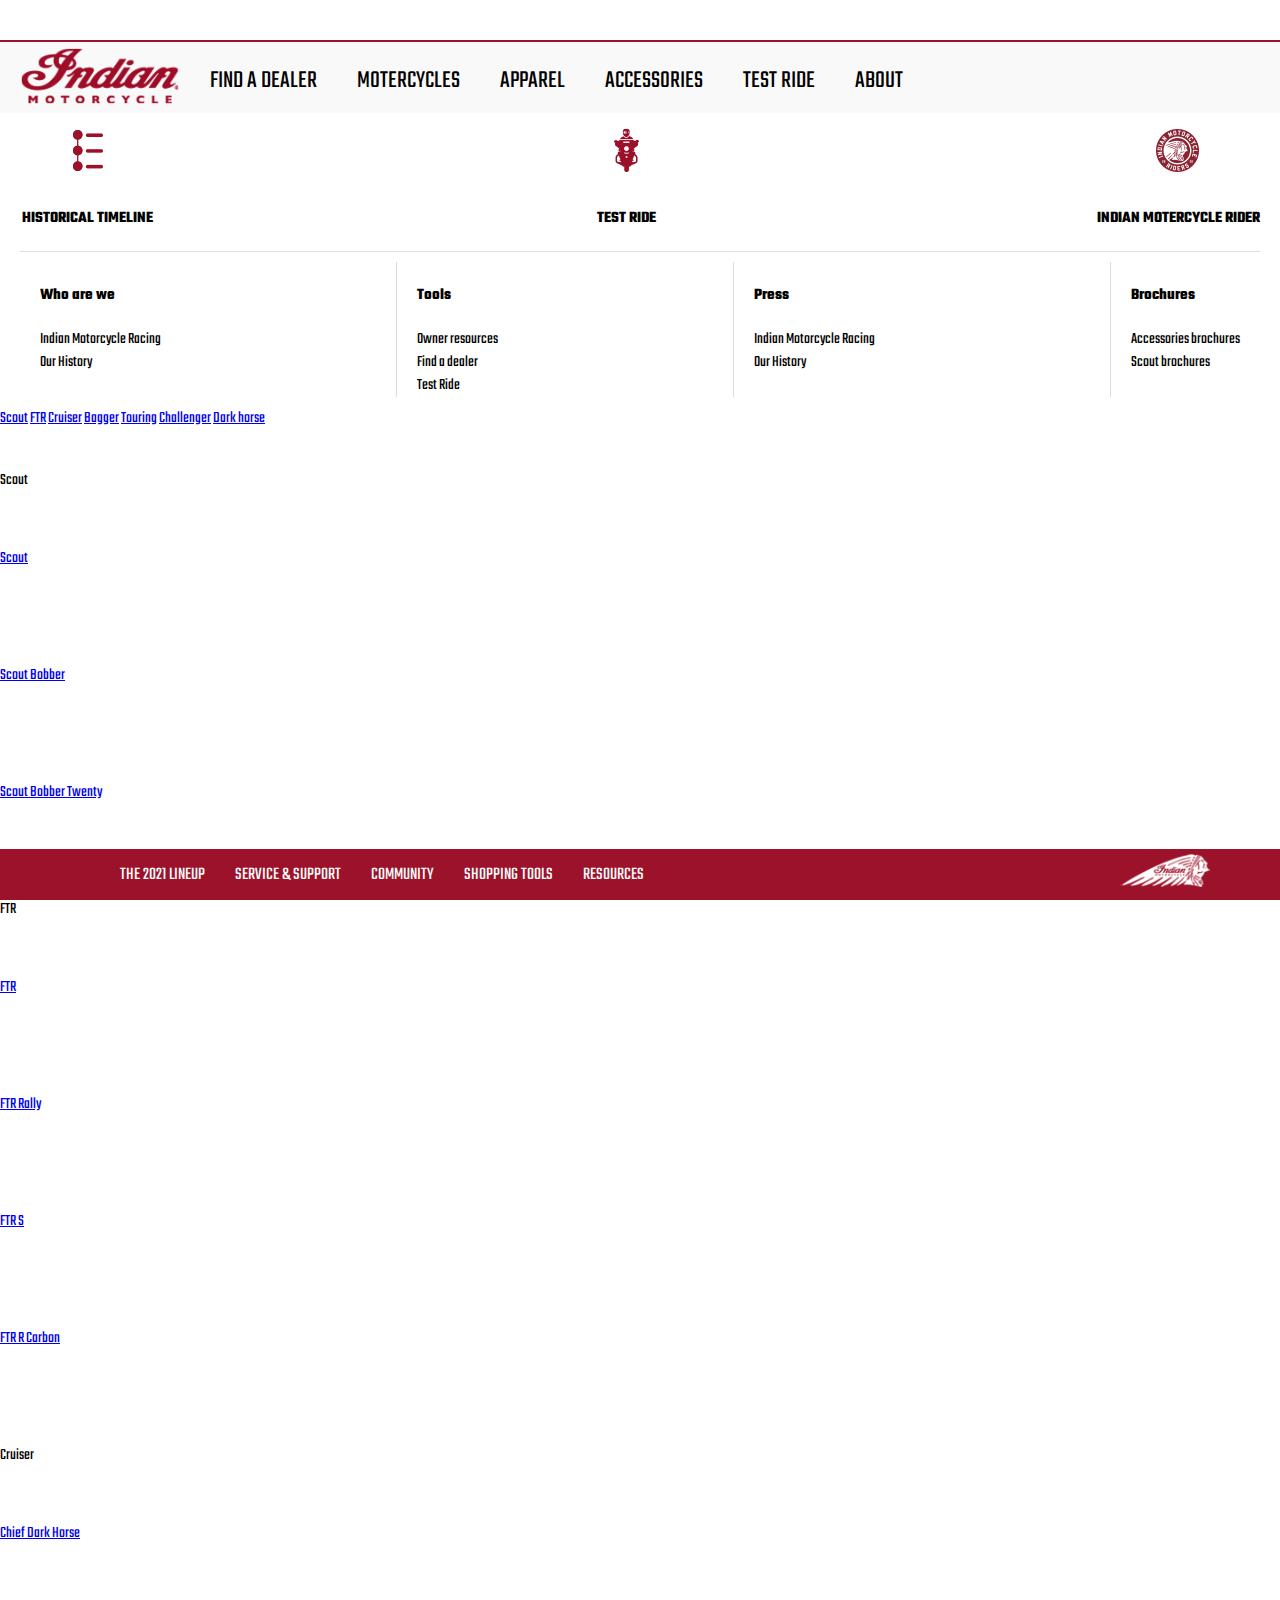
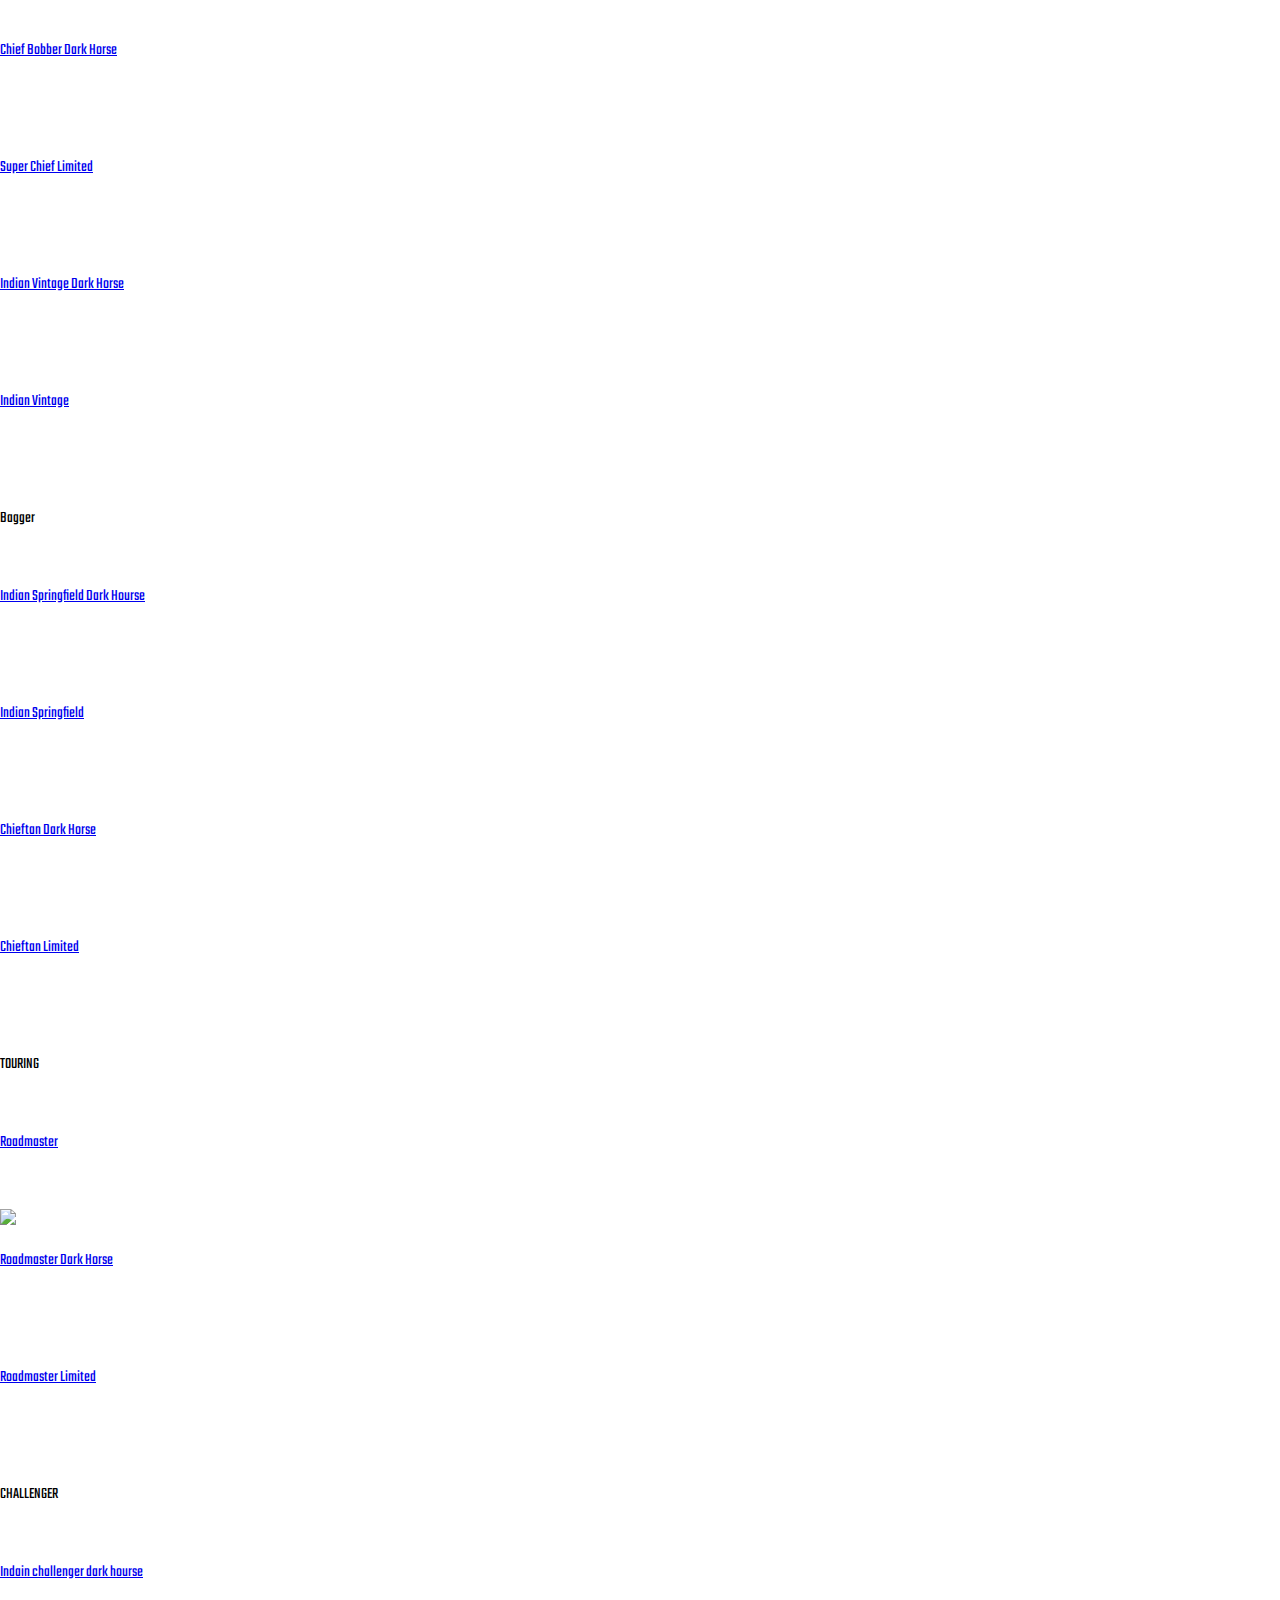
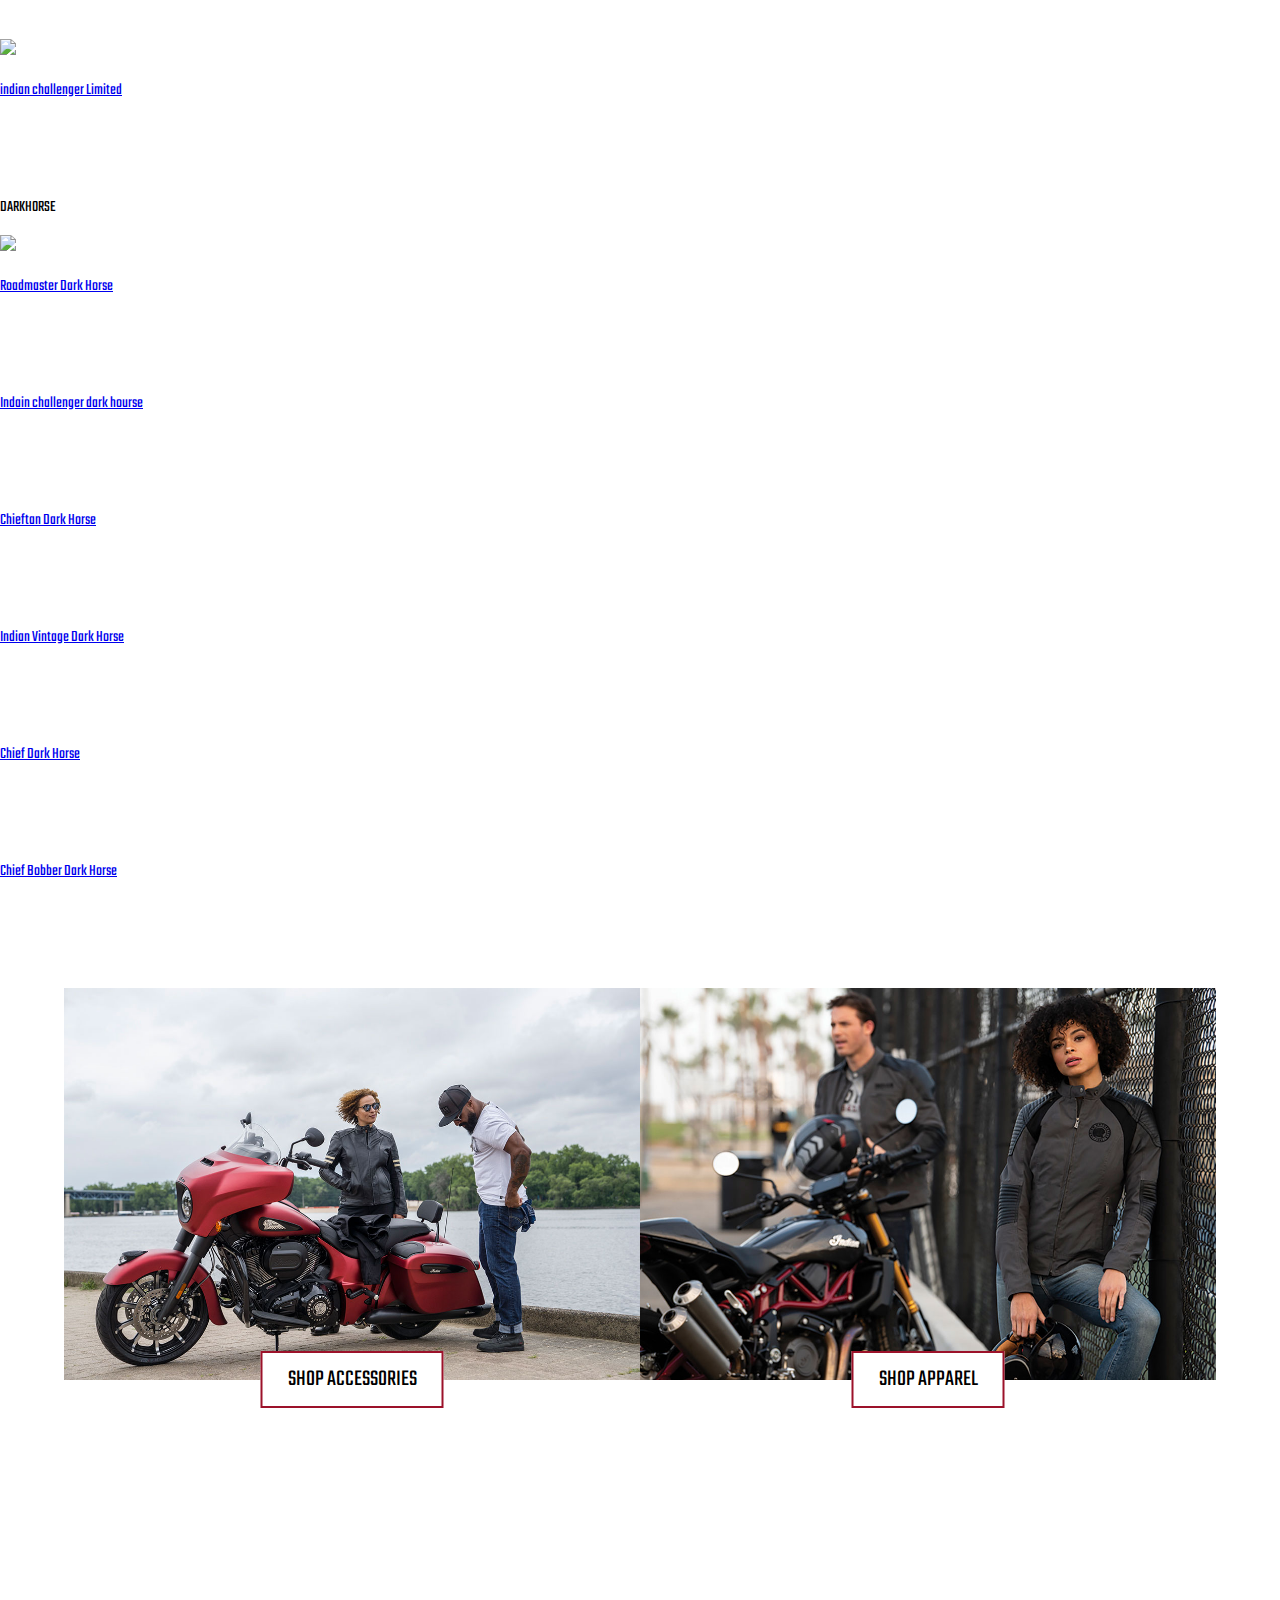
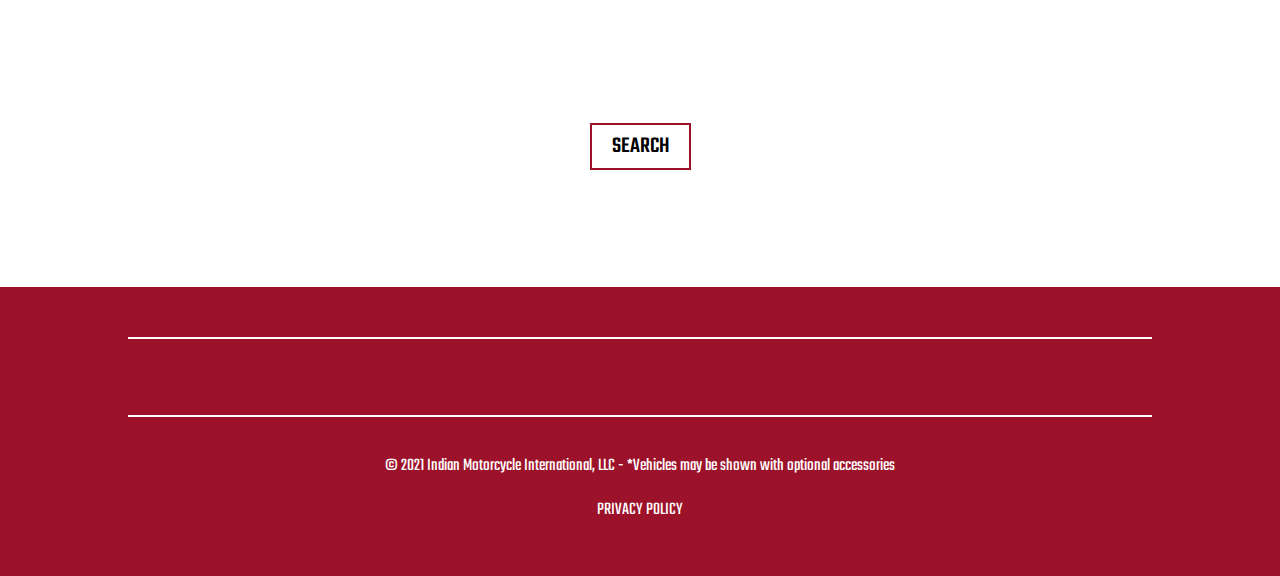
==== motercycles.html @ 1094c9ac "changes" ====
<!DOCTYPE html> 
<html lang="en">
    <head>
        <!-- title -->
        <title>Indian Motorcycle India | Indian® Motorcycles - IN -</title>
        <!-- meta tags -->
        <meta charset="UTF-8">
        <meta name="viewport" content="width=device-width, initial-scale=1.0">
        <meta name="theme-color" content="#9C122A">
        <!-- favicon -->
        <link rel="icon" href="img/logo/favicon.ico">
        <!-- css files -->
        <link rel="stylesheet" href="css/main.css">
        <link rel="stylesheet" href="css/common.css">
        <link rel="stylesheet" href="css/motercycles.css">
        <!-- google fonts -->
        <link rel="preconnect" href="https://fonts.gstatic.com">
        <link href="https://fonts.googleapis.com/css2?family=Teko:wght@300;400;500;600;700&display=swap" rel="stylesheet">
        <!-- font awesome -->
        <link rel="stylesheet" href="https://cdnjs.cloudflare.com/ajax/libs/font-awesome/5.15.3/css/all.min.css" integrity="sha512-iBBXm8fW90+nuLcSKlbmrPcLa0OT92xO1BIsZ+ywDWZCvqsWgccV3gFoRBv0z+8dLJgyAHIhR35VZc2oM/gI1w==" crossorigin="anonymous" referrerpolicy="no-referrer" />
        <!-- owl carousel slider --> 
        <link rel="stylesheet" href="https://cdnjs.cloudflare.com/ajax/libs/OwlCarousel2/2.3.4/assets/owl.carousel.min.css" integrity="sha512-tS3S5qG0BlhnQROyJXvNjeEM4UpMXHrQfTGmbQ1gKmelCxlSEBUaxhRBj/EFTzpbP4RVSrpEikbmdJobCvhE3g==" crossorigin="anonymous" />
        <link rel="stylesheet" href="https://cdnjs.cloudflare.com/ajax/libs/OwlCarousel2/2.3.4/assets/owl.theme.default.min.css" integrity="sha512-sMXtMNL1zRzolHYKEujM2AqCLUR9F2C4/05cdbxjjLSRvMQIciEPCQZo++nk7go3BtSuK9kfa/s+a4f4i5pLkw==" crossorigin="anonymous" />
        <!-- bootstrap CSS only -->
        <link href="https://cdn.jsdelivr.net/npm/bootstrap@5.0.1/dist/css/bootstrap.min.css" rel="stylesheet" integrity="sha384-+0n0xVW2eSR5OomGNYDnhzAbDsOXxcvSN1TPprVMTNDbiYZCxYbOOl7+AMvyTG2x" crossorigin="anonymous">
        <!-- bootstrap JavaScript Bundle with Popper -->
        <script src="https://cdn.jsdelivr.net/npm/bootstrap@5.0.1/dist/js/bootstrap.bundle.min.js" integrity="sha384-gtEjrD/SeCtmISkJkNUaaKMoLD0//ElJ19smozuHV6z3Iehds+3Ulb9Bn9Plx0x4" crossorigin="anonymous"></script>
    </head>
    <body>
        <!-- header section -->
        <div class="lang-header">
            <a href="language.html">
            <i class="fas fa-globe-europe"></i>
            </a>
        </div>
        <div class="header" id="stheader">
            <div class="site-logo">
                <a href="index.html">
                    <img src="img/logo/indianmotorcycle-logo.png" alt="">
                </a>
            </div>
            <ul id="MenuItems">
                <li><a href="dealer.html">FIND A DEALER</a></li>
                <li><a href="motercycles.html">MOTERCYCLES</a></li>
                <li><a href="#">APPAREL</a></li>
                <li><a href="#">ACCESSORIES</a></li>
                <li><a href="#">TEST RIDE</a></li>
                <li><a data-bs-toggle="modal" data-bs-target="#exampleModal" href="#">ABOUT</a></li> 
            </ul>
            <div class="header-icon">
                <i onclick="menutoggle()" class="fas fa-bars"></i>
                <a href="language.html">
                <i class="fas fa-globe-europe"></i></a>
            </div>
        </div>
        <!-- about modal  starts here--> 
        <div class="modal fade" id="exampleModal" tabindex="-1" aria-labelledby="exampleModalLabel" aria-hidden="true">
            <div class="modal-dialog modal-lg">
            <div class="modal-content">
        <div class="modal-body">
            <div class="about-modal-icon">
                <div class="about-modal-icon-holder">
                    <img src="img/about-modal/indian-timeline.png" alt="">
                    <h4><a href="#">HISTORICAL TIMELINE</a></h4>
                </div>
                <div class="about-modal-icon-holder">
                    <img src="img/about-modal/test-ride.png" alt="">
                    <h4><a href="#">TEST RIDE</a></h4>
                </div>
                <div class="about-modal-icon-holder">
                    <img src="img/about-modal/ind-riders-group.png" alt="">
                    <h4><a href="#">INDIAN MOTERCYCLE RIDER</a></h4>
                </div>
            </div>
            <div class="about-modal-important-links">
                <div class="about-modal-important-links-card ">
                    <h4>Who are we</h4>
                    <a href="#">Indian Motorcycle Racing</a>
                    <a href="#">Our History</a>
                </div>
                <div class="about-modal-important-links-card  about-modal-border">
                    <h4>Tools</h4>
                    <a href="#">Owner resources</a>
                    <a href="#">Find a dealer</a>
                    <a href="#">Test Ride</a>
                </div>
                <div class="about-modal-important-links-card about-modal-border">
                    <h4>Press</h4>
                    <a href="#">Indian Motorcycle Racing</a>
                    <a href="#">Our History</a>
                </div>
                <div class="about-modal-important-links-card about-modal-border">
                    <h4>Brochures</h4>
                    <a href="#">Accessories brochures</a>
                    <a href="#">Scout brochures</a>
                </div> 
                </div>
            </div>
            </div>
            </div>
        </div>
        <!-- about modal ends here -->


        <!-- MOTERCYCLE NAV BAR -->
        <div class="motercycle-navbar">
            <a href="#scoutt">Scout</a>
            <a href="#ftrr">FTR</a>
            <a href="#cruiserr">Cruiser</a>
            <a href="#baggerr">Bagger</a>
            <a href="#touringg">Touring</a>
            <a href="#challengerr">Challenger</a>
            <a href="#darker">Dark horse</a>
        </div>

        <!-- motercylce models  -->
        <div class="motercycle-info-container"  id="scoutt">
            <div class="motercycle-info-hero">
                <img src="img/motercycle/scout/scout-lineup.jpg" alt="">
                <div class="motercycle-info-heading">
                    <p>Scout</p>
                </div>
            </div>
        </div>
        <!-- motercycle varient info -->
        <div class="motercycle-varient">
            <div class="varient-info">
                <img src="img/motercycle/scout/Scout_INTL_ABS_Thunder_Black_Front_3Q.jpg" alt="">
                <p><a href="#">Scout</a></p>
                <p>
                    <span><img src="img/motercycle/scout/scout-gray-thunder-black-icon.jpg" alt=""></span>
                    <span><img src="img/motercycle/scout/burnished-metalic.jpg" alt=""></span>
                    <span><img src="img/motercycle/scout/thunder-black.png" alt=""></span>
                </p>
            </div>

            <div class="varient-info">
                <img src="img/motercycle/scout/Bobber_INTL_ABS_Thunder_Black_Front_3Q.jpg" alt="">
                <p><a href="#">Scout Bobber</a></p>
                <p>
                    <span><img src="img/motercycle/scout/scout-gray-thunder-black-icon.jpg" alt=""></span>
                    <span><img src="img/motercycle/scout/burnished-metalic.jpg" alt=""></span>
                    <span><img src="img/motercycle/scout/thunder-black.png" alt=""></span>
                    <span><img src="img/motercycle/scout/burnished-metalic.jpg" alt=""></span>
                </p>
            </div>

            <div class="varient-info">
                <img src="img/motercycle/scout/Bobber_20_INTL_ABS_Thunder_Black_Front_3Q.jpg" alt="">
                <p><a href="#">Scout Bobber Twenty</a></p>
                <p>
                    <span><img src="img/motercycle/scout/burnished-metalic.jpg" alt=""></span>
                    <span><img src="img/motercycle/scout/thunder-black.png" alt=""></span>
                    <span><img src="img/motercycle/scout/burnished-metalic.jpg" alt=""></span>
                </p>
            </div>
        </div>

        <!-- motercylce models  -->
        <div class="motercycle-info-container"  id="ftrr">
            <div class="motercycle-info-hero">
                <img src="img/motercycle/ftr/lineup-ftr-lg.jpg" alt="">
                <div class="motercycle-info-heading">
                    <p>FTR</p>
                </div>
            </div>
        </div>

        <!-- motercycle varient info -->
        <div class="motercycle-varient-1">
            <div class="varient-info-1">
                <img src="img/motercycle/ftr/FTR_INTL_ABS_Thunder_Black_Smoke_Front_3Q.jpg" alt="">
                <p><a href="#">FTR</a></p>
                <p>
                    <span><img src="img/motercycle/scout/burnished-metalic.jpg" alt=""></span>
                </p>
            </div>

            <div class="varient-info-1">
                <img src="img/motercycle/ftr/ftr-rally.jpg" alt="">
                <p><a href="#">FTR Rally</a></p>
                <p>
                    <span><img src="img/motercycle/scout/thunder-black.png" alt=""></span>
                </p>
            </div>

            <div class="varient-info-1">
                <img src="img/motercycle/ftr/FTR_S_MAROON_METALLIC_Front_3Q.jpg" alt="">
                <p><a href="#">FTR S</a></p>
                <p>
                    <span><img src="img/motercycle/ftr/swap-maroonmetalic-ftrs.jpg" alt=""></span>
                </p>
            </div>

            <div class="varient-info-1">
                <img src="img/motercycle/scout/Bobber_20_INTL_ABS_Thunder_Black_Front_3Q.jpg" alt="">
                <p><a href="#">FTR R Carbon</a></p>
                <p>
                    <span><img src="img/motercycle/ftr/ftr-indi-red.png" alt=""></span>
                </p>
            </div>
        </div>

          <!-- motercylce models  -->
          <div class="motercycle-info-container"  id="cruiserr">
            <div class="motercycle-info-hero">
                <img src="img/motercycle/cruiser/chief-family.jpg" alt="">
                <div class="motercycle-info-heading">
                    <p>Cruiser</p>
                </div>
            </div>
        </div>

        <!-- motercycle varient info -->
        <div class="motercycle-varient">
            <div class="varient-info">
                <img src="img/motercycle/cruiser/chief_dark_horse_black_smoke_Front_3Q.jpg" alt="">
                <p><a href="#">Chief Dark Horse</a></p>
                <p>
                    <span><img src="img/motercycle/scout/scout-gray-thunder-black-icon.jpg" alt=""></span>
                    <span><img src="img/motercycle/scout/burnished-metalic.jpg" alt=""></span>
                    <span><img src="img/motercycle/scout/thunder-black.png" alt=""></span>
                </p>
            </div>

            <div class="varient-info">
                <img src="img/motercycle/cruiser/chief_bobber_dark_horse_black_smoke_Front_3Q.jpg" alt="">
                <p><a href="#">Chief Bobber Dark Horse</a></p>
                <p>
                    <span><img src="img/motercycle/scout/scout-gray-thunder-black-icon.jpg" alt=""></span>
                    <span><img src="img/motercycle/scout/burnished-metalic.jpg" alt=""></span>
                    <span><img src="img/motercycle/scout/thunder-black.png" alt=""></span>
                    <span><img src="img/motercycle/scout/burnished-metalic.jpg" alt=""></span>
                </p>
            </div>

            <div class="varient-info">
                <img src="img/motercycle/cruiser/super_chief_limited_blue_slate_metallic_Front_3Q.jpg" alt="">
                <p><a href="#">Super Chief Limited</a></p>
                <p>
                    <span><img src="img/motercycle/cruiser/icon-super-chief-blue-metalic.jpg" alt=""></span>
                    <span><img src="img/motercycle/scout/thunder-black.png" alt=""></span>
                    <span><img src="img/motercycle/scout/burnished-metalic.jpg" alt=""></span>
                </p>
            </div>

            <div class="varient-info">
                <img src="img/motercycle/cruiser/Vintage_Dark_Horse_Thunder_Black_Smoke_Front_3Q.jpg" alt="">
                <p><a href="#">Indian Vintage Dark Horse</a></p>
                <p>
                    <span><img src="img/motercycle/scout/thunder-black.png" alt=""></span>
                </p>
            </div>

            <div class="varient-info">
                <img src="img/motercycle/cruiser/Vintage_Premium_Crimson_Metallic_Front_3Q.jpg" alt="">
                <p><a href="#">Indian Vintage</a></p>
                <p>
                    <span><img src="img/motercycle/scout/burnished-metalic.jpg" alt=""></span>
                </p>
            </div>
        </div>

        
          <!-- motercylce models  -->
          <div class="motercycle-info-container"  id="baggerr">
            <div class="motercycle-info-hero">
                <img src="img/motercycle/bagger/bagger-lineup.jpg" alt="">
                <div class="motercycle-info-heading">
                    <p>Bagger</p>
                </div>
            </div>
        </div>

         <!-- motercycle varient info -->
         <div class="motercycle-varient-1">
            <div class="varient-info-1">
                <img src="img/motercycle/bagger/Springfield_Dark_Horse_Thunder_Black_Smoke_Front_3Q.jpg" alt="">
                <p><a href="#">Indian Springfield Dark Hourse</a></p>
                <p>
                    <span><img src="img/motercycle/scout/thunder-black.png" alt=""></span>
                </p>
            </div>

            <div class="varient-info-1">
                <img src="img/motercycle/bagger/Springfield_Premium_Thunder_Black_over_Dirt_Track_Tan_Front_3Q.jpg" alt="">
                <p><a href="#">Indian Springfield</a></p>
                <p>
                    <span><img src="img/motercycle/scout/thunder-black.png" alt=""></span>
                    <span><img src="img/motercycle/bagger/roadmaster-thunder-black-ivory-cream.png" alt=""></span>
                </p>
            </div>

            <div class="varient-info-1">
                <img src="img/motercycle/bagger/Chieftain_Limited_Thunder_Black_Pearl_Front_3Q.jpg" alt="">
                <p><a href="#">Chieftan Dark Horse</a></p>
                <p>
                    <span><img src="img/motercycle/scout/thunder-black.png" alt=""></span>
                    <span><img src="img/motercycle/ftr/ftr-indi-red.png" alt=""></span>
                </p>
            </div>

            <div class="varient-info-1">
                <img src="img/motercycle/bagger/Chieftain_Dark_Horse_Thunder_Black_Smoke_Front_3Q.jpg" alt="">
                <p><a href="#">Chieftan Limited</a></p>
                <p>
                    <span><img src="img/motercycle/scout/thunder-black.png" alt=""></span>
                </p>
            </div>
        </div>

          <!-- motercylce models  -->
          <div class="motercycle-info-container"  id="touringg">
            <div class="motercycle-info-hero">
                <img src="img/motercycle/touring/touring-lineup.jpg" alt="">
                <div class="motercycle-info-heading">
                    <p>TOURING</p>
                </div>
            </div>
        </div>

        
        <!-- motercycle varient info -->
        <div class="motercycle-varient">
            <div class="varient-info">
                <img src="img/motercycle/touring/Roadmaster_Classic_Thunder_Black_Pearl_Front_3Q.jpg" alt="">
                <p><a href="#">Roadmaster</a></p>
                <p>
                    <span><img src="img/motercycle/scout/burnished-metalic.jpg" alt=""></span>
                    <span><img src="img/motercycle/scout/thunder-black.png" alt=""></span>
                </p>
            </div>

            <div class="varient-info">
                <img src="img/motercycle/touring/Roadmaster_Dark_Horse_Thunder_Black_Smoke_Front_3Q.jpg">
                <p><a href="#">Roadmaster Dark Horse</a></p>
                <p>
                    <span><img src="img/motercycle/scout/thunder-black.png" alt=""></span>
                </p>
            </div>

            <div class="varient-info">
                <img src="img/motercycle/touring/Roadmaster_Limited_Thunder_Black_Azure_Crystal_Front_3Q.jpg" alt="">
                <p><a href="#">Roadmaster Limited</a></p>
                <p>
                    <span><img src="img/motercycle/scout/thunder-black.png" alt=""></span>
                    <span><img src="img/motercycle/scout/burnished-metalic.jpg" alt=""></span>
                </p>
            </div>
        </div>

             <!-- motercylce models  -->
             <div class="motercycle-info-container"  id="challengerr">
                <div class="motercycle-info-hero">
                    <img src="img/motercycle/challenger/challenger-lineup.jpg" alt="">
                    <div class="motercycle-info-heading">
                        <p>CHALLENGER</p>
                    </div>
                </div>
            </div>

                <!-- motercycle varient info -->
        <div class="motercycle-varient-1">
            <div class="varient-info-1">
                <img src="img/motercycle/challenger/Challenger_Dark_Horse_Thunder_Black_Smoke_Front_3Q.jpg" alt="">
                <p><a href="#">Indain challenger dark hourse</a></p>
                <p>
                    <span><img src="img/motercycle/scout/burnished-metalic.jpg" alt=""></span>
                    <span><img src="img/motercycle/scout/thunder-black.png" alt=""></span>
                </p>
            </div>

            <div class="varient-info-1">
                <img src="img/motercycle/challenger/Challenger_Limited_Thunder_Black_Pearl_Front_3Q.jpg">
                <p><a href="#">indian challenger Limited</a></p>
                <p>
                    <span><img src="img/motercycle/scout/thunder-black.png" alt=""></span>
                </p>
            </div>
        </div>

        
             <!-- motercylce models  -->
             <div class="motercycle-info-container"  id="darker">
                <div class="motercycle-info-hero">
                    <img src="img/motercycle/darkhorse/dark-horse-lineup.jpg" alt="">
                    <div class="motercycle-info-heading">
                        <p>DARKHORSE</p>
                    </div>
                </div>
            </div>

               
        <!-- motercycle varient info -->
        <div class="motercycle-varient">
            <div class="varient-info">
                <img src="img/motercycle/touring/Roadmaster_Dark_Horse_Thunder_Black_Smoke_Front_3Q.jpg">
                <p><a href="#">Roadmaster Dark Horse</a></p>
                <p>
                    <span><img src="img/motercycle/scout/thunder-black.png" alt=""></span>
                </p>
            </div>
            
            <div class="varient-info">
                <img src="img/motercycle/challenger/Challenger_Dark_Horse_Thunder_Black_Smoke_Front_3Q.jpg" alt="">
                <p><a href="#">Indain challenger dark hourse</a></p>
                <p>
                    <span><img src="img/motercycle/scout/burnished-metalic.jpg" alt=""></span>
                    <span><img src="img/motercycle/scout/thunder-black.png" alt=""></span>
                </p>
            </div>
            <div class="varient-info">
                <img src="img/motercycle/bagger/Chieftain_Limited_Thunder_Black_Pearl_Front_3Q.jpg" alt="">
                <p><a href="#">Chieftan Dark Horse</a></p>
                <p>
                    <span><img src="img/motercycle/scout/thunder-black.png" alt=""></span>
                    <span><img src="img/motercycle/ftr/ftr-indi-red.png" alt=""></span>
                </p>
            </div>
            
            <div class="varient-info">
                <img src="img/motercycle/cruiser/Vintage_Dark_Horse_Thunder_Black_Smoke_Front_3Q.jpg" alt="">
                <p><a href="#">Indian Vintage Dark Horse</a></p>
                <p>
                    <span><img src="img/motercycle/scout/thunder-black.png" alt=""></span>
                </p>
            </div>

            <div class="varient-info">
                <img src="img/motercycle/cruiser/chief_dark_horse_black_smoke_Front_3Q.jpg" alt="">
                <p><a href="#">Chief Dark Horse</a></p>
                <p>
                    <span><img src="img/motercycle/scout/scout-gray-thunder-black-icon.jpg" alt=""></span>
                    <span><img src="img/motercycle/scout/burnished-metalic.jpg" alt=""></span>
                    <span><img src="img/motercycle/scout/thunder-black.png" alt=""></span>
                </p>
            </div>

            <div class="varient-info">
                <img src="img/motercycle/cruiser/chief_bobber_dark_horse_black_smoke_Front_3Q.jpg" alt="">
                <p><a href="#">Chief Bobber Dark Horse</a></p>
                <p>
                    <span><img src="img/motercycle/scout/scout-gray-thunder-black-icon.jpg" alt=""></span>
                    <span><img src="img/motercycle/scout/burnished-metalic.jpg" alt=""></span>
                    <span><img src="img/motercycle/scout/thunder-black.png" alt=""></span>
                    <span><img src="img/motercycle/scout/burnished-metalic.jpg" alt=""></span>
                </p>
            </div>
        </div>
        <!-- image with buttons  -->
        <div class="img-btn">
            <div class="img-btn-card">
                <img src="img/img-btn/accessories.jpg" alt="">
                <a class="primary-btn" href="#">SHOP ACCESSORIES</a>
            </div>
            <div class="img-btn-card">
                <img src="img/img-btn/apparel.jpg" alt="">
                <a class="primary-btn" href="#">SHOP APPAREL</a>
            </div>
        </div>

        <!-- find a dealer -->
        <div class="find-dealer">
            <p>FIND A DEALER NEAR YOU</p>
            <p><a class="primary-btn" href="#">SEARCH</a></p>
        </div>

        <!-- collapsible footer mobile -->
        <div class="footer-mob">                     
            <button type="button" class="collapsible">THE 2021 LINEUP</button>
            <div class="content">
                <a href="#">Find a dealer</a>
                <a href="#">About INDIAN</a>
                <a href="#">Owner</a>
            </div>
            <button type="button" class="collapsible">SERVICE & SUPPORT</button>
            <div class="content">
                <a href="#">Find a dealer</a>
                <a href="#">About INDIAN</a>
                <a href="#">Owner</a>
            </div>
            <button type="button" class="collapsible">COMMUNITY </button>
            <div class="content">
                <a href="#">Indian Motorcycle Racing</a>
                <a href="#">Our History</a>
            </div>
            <button type="button" class="collapsible">SHOPPING TOOLS</button>
            <div class="content">
                <a href="#">Get a Quote</a>
                <a href="#">Find a Dealer</a>
                <a href="#">request test Ride</a>
                <a href="#">apparel</a>
                <a href="#">accessories</a>
                <a href="#">accessories instruction</a>
            </div>
        </div>

        <!-- footer common -->
        <div class="footer-pc">
            <div class="footer-social-icon">
                <i class="fab fa-facebook-square"></i>
                <i class="fab fa-youtube-square"></i>
                <i class="fab fa-twitter-square"></i>
                <i class="fab fa-instagram"></i>
            </div>
            <div class="footer-copyright">
            <p>© 2021 Indian Motorcycle International, LLC - *Vehicles may be shown with optional accessories</p>
            <p><a href="#">PRIVACY POLICY</a></p>
            </div>
        </div>

        <!-- footer logo mobile -->
        <div class="footer-logo">
            <div>
                <img src="img/logo/indiamotorcycle-logo-bottom.png" alt="">
            </div>
        </div>
        <!-- fixed footer pc -->
        <div class="fixed-footer">
            <div class="cookies">
                <a href="#"><i class="fas fa-fingerprint"></i><span class="cookies-p">cookies <br> policy</span></a>
            </div>
            <div class="fixed-footer-links">
               <div class="link-holder">
                <a class="fixed-nav" href="#">the 2021 lineup</a>
                <div class="footer-link-content">
                    <a href="#">FTR</a>
                    <a href="#">Scout</a>
                    <a href="#">Cruiser</a>
                    <a href="#">Bagger</a>
                </div>
               </div>
               <div class="link-holder">
                <a class="fixed-nav" href="#">SERVICE & support</a>
                <div class="footer-link-content">
                    <a href="#">Find a dealer</a>
                    <a href="#">About INDIAN</a>
                    <a href="#">Owner</a>
                </div>  
               </div>
               <div class="link-holder">
                <a class="fixed-nav" href="#">community</a>
                <div class="footer-link-content">
                    <a href="#">Indian Motorcycle Racing</a>
                    <a href="#">Our History</a>
                </div>
               </div>

               <div class="link-holder">
                <a class="fixed-nav" href="#">shopping tools</a>
                <div class="footer-link-content">
                    <a href="#">Get a Quote</a>
                    <a href="#">Find a Dealer</a>
                    <a href="#">request test Ride</a>
                    <a href="#">apparel</a>
                    <a href="#">accessories</a>
                    <a href="#">accessories instruction</a>
                </div>
               </div>
            
               <div class="link-holder">
                <a class="fixed-nav" href="#">resources</a>
                <div class="footer-link-content">
                    <a href="#">Facebook</a>
                    <a href="#">Twitter</a>
                    <a href="#">Instagram</a>
                    <a href="#">Youtube</a>
                    <a href="#">Contact a Dealer</a>
                </div>
               </div>

          
            </div>
            <div class="fixed-footer-logo">
                <img title="Indian motercycles" src="img/logo/indiamotorcycle-logo-bottom.png" alt="">
            </div>
        </div>

        <!-- stiky header -->
        <script>
            window.onscroll = function() {myFunction()};
            
            var header = document.getElementById("stheader");
            var sticky  = header.offsetTop;

            function myFunction() {
                if (window.pageYOffset > sticky) {
                    header.classList.add("sticky");
                }
                 else {
                    header.classList.remove("sticky");
                }
            }

        </script>
        <!-- header toggle menu -->
        <script>
            var MenuItems = document.getElementById("MenuItems");
            MenuItems.style.maxHeight="0px";
            function menutoggle(){
                if(MenuItems.style.maxHeight=="0px")
                    {
                        MenuItems.style.maxHeight="300px";
                    }
                else
                    {
                        MenuItems.style.maxHeight="0px";
                }
            }
        </script>

        <!-- js for owl carousel -->
        <script src="https://cdnjs.cloudflare.com/ajax/libs/jquery/3.6.0/jquery.min.js" integrity="sha512-894YE6QWD5I59HgZOGReFYm4dnWc1Qt5NtvYSaNcOP+u1T9qYdvdihz0PPSiiqn/+/3e7Jo4EaG7TubfWGUrMQ==" crossorigin="anonymous"></script>
        <script src="https://cdnjs.cloudflare.com/ajax/libs/OwlCarousel2/2.3.4/owl.carousel.min.js" integrity="sha512-bPs7Ae6pVvhOSiIcyUClR7/q2OAsRiovw4vAkX+zJbw3ShAeeqezq50RIIcIURq7Oa20rW2n2q+fyXBNcU9lrw==" crossorigin="anonymous"></script>
        <script>
            $('.owl-carousel').owlCarousel({
                loop:true,
                margin:20,
                nav:false,
                center:false,
                autoplay:true,
                autoplayTimeout:2000,
                autoplayHoverPause:true,
                responsive:{
                    0:{
                        items:1
                    },
                    600:{
                        items:1
                    },
                    1000:{
                        items:1
                    },
                    1200:{
                        items:1
                    }
                }
            })
        </script>

        <!-- js for mobile collapsible footer -->
        <script>
            var coll = document.getElementsByClassName("collapsible");
            var i;
            
            for (i = 0; i < coll.length; i++) {
              coll[i].addEventListener("click", function() {
                this.classList.toggle("active");
                var content = this.nextElementSibling;
                if (content.style.display === "block") {
                  content.style.display = "none";
                } else {
                  content.style.display = "block";
                }
              });
            }
            </script>
    </body>

</html>
---- css/main.css ----
.lang-header{
    width: 100%;
    display: flex;
    justify-content: flex-end;
    align-items: center;
    padding:20px  100px 20px 0;
}
.lang-header a{
    text-decoration: none;
    color: black;
}
.lang-header a:hover{
    color: black;
}
.lang-header .fas{
    font-size: 18px;
    cursor: pointer;
}
.header{
    width: 100%;
    display: flex;
    justify-content: flex-start;
    align-items: center;
    background: #f9f9f9;
    border-top: 2px solid #9c122a;
    position: relative;
}
.sticky{
    top:0;
    width: 100%;
    position: fixed;
    z-index: 99;
    margin: 0;
    padding: 0;
}
.sticky + .content {
    padding-top:200px;
  }
.header .site-logo{
    width: 160px;
    margin: 0 20px;
}
.site-logo img{
    width: 100%;
    padding-top: 5px;
}
.header ul{
    display: flex;
    list-style: none;
    position: absolute;
    top: 5px;
    left: 150px;
    z-index: 99;
}
.header ul li{
    display: inline-block;
}
.header ul li a{
    text-decoration: none;
    color: black;
    margin: 0 20px;
    font-size: 25px;
}
.header ul li a:hover{
    color: #9c122a;
}
.header .header-icon{
    display: none;
}
.header .header-icon .fas{
    font-size: 18px;
    margin: 0 10px;
    cursor: pointer;
}
.header .header-icon .fa-bars{
    color: #9c122a;
}
.header-icon a{
    text-decoration: none;
    color: black;
}
.header-icon a:hover{
    color: black;
}
@media screen and (max-width:1180px){
    .header ul li a{
        margin: 0 10px;
        font-size: 22px;
    }
    .header .site-logo{
        width: 140px;
    }
    .lang-header{
        padding:20px  60px 20px 0;
    }

} 
@media screen and (max-width:770px){
    .lang-header{
        display: none;
    }
    .header{
        display: flex;
        justify-content: space-between;
        padding: 0 10px;
        align-items: center;
        position: relative !important;
        border:none;
    }
    .header .site-logo{
        width: 120px;
    }
    .header-icon{
        display: block !important;
    }
    .header ul{
        position:absolute !important;
        width: 100%;
        top:47px;
        left: 0;
        display: block;
        background: #aaa;
        transition: .5s;
        overflow: hidden;
    }
    .header ul li{
        display: block;
        padding: 10px;
    }
} 

/* about modal starts here */
.modal-body{
    padding: 10px 20px !important;
}
.modal-body .about-modal-icon{
    display: flex;
    justify-content: space-between;
    align-items: center;
}
.about-modal-icon-holder img{
    padding: 5px;
}
.about-modal-icon .about-modal-icon-holder{
    text-align: center;
}
.about-modal-icon .about-modal-icon-holder h4 a{
    text-decoration: none;
    color: black;
}
.about-modal-icon .about-modal-icon-holder h4 a:hover{
    color: #9c122a;
}
.about-modal-important-links{
    display: flex;
    width: 100%;
    justify-content: space-between;
    border-top: 1px solid #ddd;
    padding-top: 10px;
}
.about-modal-important-links .about-modal-important-links-card{
padding:0 20px;
}
.about-modal-border{
    border-left: 1px solid #ddd;
}

.about-modal-important-links-card a{
    text-decoration: none;
    color: black;
    display: block;
}
.about-modal-important-links-card a:hover{
    color: #9c122a;
}
@media screen and (max-width:950px){
    .modal-body{
        padding: 10px !important;
    }
    .about-modal-icon-holder img{
        padding: 5px;
        width: 80px;
    }
    .about-modal-icon .about-modal-icon-holder h4 a{
        font-size: 14px;
        font-weight: 300;
    }
    .about-modal-important-links .about-modal-important-links-card{
        padding:0 10px;
    }
}
@media screen and (max-width:700px){
    .about-modal-important-links-card h4{
        font-size: 14px;
        font-family: 300;
    }
    .about-modal-important-links-card a{
        font-weight: 13px;
        font-weight: 200;
    }
}








/* about modal ends here */

/* hero page */
    /* hero slider */
.hero-page{
    width: 100%;
    display: flex;
    flex-wrap: wrap;
}
.hero-page  .hero-slider{
    width: 70%;
    height: auto;


}
.hero-slider .owl-theme{
    width: 100%;
}
.owl-theme .item{
    width: 100%;
}
.hero-slider .owl-dots{
    display: none;
}
.owl-theme .item img{
    width: 100%;
    cursor: pointer;
}
    /* hero video  */
.hero-page .hero-video{
    width: 30%;
    height: auto !important;
}
.hero-page .hero-video div{
    width: 100%;
}
.hero-page .hero-video div video{
    width: 100%;

}
.hero-page .hero-video div img{
    width: 100%;
}

@media screen and (max-width:770px){
    .hero-page  .hero-slider{
        width: 100%
    }
    .hero-page .hero-video{
        width: 100%;
    }
}
/* hero page ends */
/* 2021 lineup */
.lineup21{
    width: 100%;
    padding: 50px 0;
}
.lineup21 .btn-21{
    display: flex;
    justify-content: center;
    align-items: center;
    padding: 10px 0;
}
.btn-21 a{
    text-decoration: none;
    margin: 0 20px;
    font-size: 23px;
}
.lineup21 .lineup-img-holder{
    width: 100%;
    display: flex;
    justify-content: center;
    align-items: center;
    flex-wrap: wrap;
}
.lineup-img-holder .lineup-img{
    width: 33%;
}
.lineup-img-holder .lineup-img h4{
    text-align: center;
    margin:0;
    font-size: 24px;
    font-weight: 500;
}
.lineup-img-holder .lineup-img img{
    width: 100%; 
}

@media screen and (max-width:770px){
    .btn-21 a{
        font-size: 18px;
        margin: 0 12px;
    }
}
@media screen and (max-width:770px){
    .lineup-img-holder .lineup-img{
        width: 50%;
    }
    .lineup-img-holder .lineup-img h4{
        font-size: 18px;
    }
}
/* image with buttons */
.img-btn{
    width: 100%;
    padding: 50px 0;
    display: flex;
    justify-content: center;
    align-items: center;
    flex-wrap: wrap;
}
 .img-btn .img-btn-card{
    width: 45%;
    margin-bottom: 50px;
    position: relative;
    z-index: 0;
}
.img-btn-card img{
    width: 100%;
}
.img-btn-card a{
    text-decoration: none;
    position: absolute;
    bottom: -20px;
    left: 50%;
    font-size: 23px;
    transform: translate(-50%);
    background: white !important;
}
.img-btn-card a:hover{
    background-color: #9c122a !important;
}
@media screen and (max-width:770px){
    .img-btn .img-btn-card{
        width: 90%;
        margin-bottom: 30px;
    }
    .img-btn-card a{
        font-size: 18px;
    }
}

/* find a dealer */
.find-dealer{
    width: 100%;
    background: url("../img/dealer/rassemblement.jpg");
    background-position: center;
    background-repeat: no-repeat;
    background-size: cover;
    padding: 8% 0;
    background-attachment: fixed;
}
.find-dealer p{
    text-align: center;
    color: white;
    font-size: 68px;
    margin: 0;
    display: block;
    font-weight:500;
} 
.find-dealer p a{
    font-size: 23px !important;
    text-decoration: none;
    color:black !important;
    background:white !important;
    font-weight: 500;
    margin: 0;
    padding: 5px 20px !important;
}
.find-dealer p a:hover{
    color: white !important;
    background:#9c122a !important;
}
@media screen and (max-width:1100px){
    .find-dealer p{
        font-size: 48px;
    }
    .find-dealer {
        padding: 8% 0; 
    }
}
@media screen and (max-width:770px){
    .find-dealer p{
        font-size: 38px;
    }
    .find-dealer {
        padding: 10% 0 ; 
    }
    .find-dealer p a{
        font-size: 15px !important;
        padding: 8px 15px !important;
    }
}
/* collapsible footer mobile */
.footer-mob{
    width: 100%;
    display: none;
}
.footer-mob .collapsible {
    color: white;
    cursor: pointer;
    background-color: #9c122a;
    padding: 12px;
    width: 100%;
    text-align: left;
    outline: none;
    font-size: 18px;
    border: none;
    border-bottom: 2px solid white;
}
  
.active, .collapsible:hover {
    background-color: #ccc;
    color: black;
}
.content {
    padding: 0 18px;
    display: none;
    overflow: hidden;
    background-color: #f9f9f9;
}
.content a{
    font-size: 18px;
    text-align: center;
    display: block;
    text-decoration: none;
    color: black;
    padding: 10px 5px;
    text-transform: uppercase;
    
}
.content a:hover{
    background: #aaa;
}
@media screen and (max-width:870px){
    .footer-mob{
        display: block;
    }
}
/* footer common*/
.footer-pc{
    width: 100%;
    background: #9c122a;
    padding-top: 50px;
    padding-bottom:30px;
}
.footer-pc .footer-social-icon{
    width: 80%;
    margin: auto;
    border-bottom: 2px solid white;
    border-top: 2px solid white;
    display: flex;
    justify-content: center;
    align-items: center;
    padding: 18px 0;
}
.footer-pc .footer-social-icon .fab{
    color: white;
    font-size: 48px;
    margin: 20px;
    cursor: pointer;
}
.footer-pc .footer-copyright{
    width: 80%;
    margin: auto;
    padding: 18px 0 5px;
}
.footer-pc .footer-copyright p{
    text-align: center;
    color: white;
    font-size: 18px;
}
.footer-pc .footer-copyright p a{
    text-decoration: none;
    color: white;
}
.footer-pc .footer-copyright p a:hover{
    color: white;
}

@media screen and (max-width:770px){
    .footer-pc .footer-social-icon{
        width: 90%;
    }
    .footer-pc .footer-copyright{
        width: 90%;
    }
    .footer-pc .footer-social-icon .fab{
        font-size: 28px;
        margin: 15px;
    }
}
/* footer logo mobile */
.footer-logo{
    width: 100%;
    margin: auto;
    background: #9c122a;
    display: flex;
    justify-content: center;
    display: none;
}
.footer-logo div{
    width: 90px;
}

.footer-logo div img{
    width: 100%;
    filter: grayscale(1) brightness(999%);
}
@media screen and (max-width:870px){
    .footer-logo{
        display: block;
        display: flex;
        justify-content: center;
    }
}
/* fixed footer pc */

.fixed-footer{
    width: 100%;
    position: fixed;
    left: 0;
    bottom: 0;
    border-top: 2px solid white;
    background: #9c122a;
    display: flex;
    padding: 5px 70px 5px 5px;
    display: flex;
    justify-content: start;
    align-items:center;
    z-index: 99 !important;
}
.fixed-footer .cookies{
    width: 100px;
}
.cookies a{
    display: flex;
    align-items: center;
    text-decoration: none;

}
.cookies a .cookies-p{
    color: white;
    font-size: 12px;
    padding-left: 5px;
    margin: none;
    display: none;
    line-height: 10px;
}
.cookies .fas{
    font-size: 24px;
    color: white;
    margin-right: 2px;
}
.cookies .fas:hover + .cookies-p{
    display: block;
    z-index: 5;
}
.fixed-footer .fixed-footer-links{
    width: 60%;
    flex-grow: 1;
    display: flex;
    justify-content: start;
    align-items: center;
}
.fixed-footer .fixed-footer-links a{
    text-decoration: none;
    color: white;
    padding: 7px 15px;
    text-transform: uppercase;
    font-size: 18px;
    position: relative;
}
.fixed-footer-links a:hover{
    background: #ccc;
    color:black;
}
.footer-link-content{
    z-index: 99 !important;
    position: absolute;
    bottom:40px;
    min-width: 150px;
    max-width:200px;
    background: #f3f3f3;
    display: none;
    transition: .5s;
}
.fixed-nav:hover + .footer-link-content{
    display: block !important;
}

.footer-link-content a{
    padding: 5px 20px;
    display: block;
    text-align: center;
    color:#555 !important;
}
.footer-link-content a:hover{
    color:  black !important;
}

.fixed-footer .fixed-footer-logo{
    width: 90px;
}
.fixed-footer .fixed-footer-logo img{
    width: 100%;
    filter: grayscale(1) brightness(999%) ;
    cursor: pointer;
}

@media screen and (max-width:870px){
    .fixed-footer{
        display: none;
    }
}
---- css/common.css ----
html,
body{
    border: 0;
    margin: 0;
    padding: 0;
}
*{
    box-sizing: border-box;
    font-family: 'Teko', sans-serif;
}
 /* button  */
.primary-btn{
    border: 2px solid #9c122a;
    color: black;
    padding: 10px 25px;
}
.primary-btn:hover{
    color: white;
    background: #9c122a;
}

.secondary-btn{
    border: 2px solid #9c122a;
    background: #9c122a;
    color: white;
    padding: 10px 25px;
}
.secondary-btn:hover{
    color: white;
    background: black;
    border: 2px solid black;

}
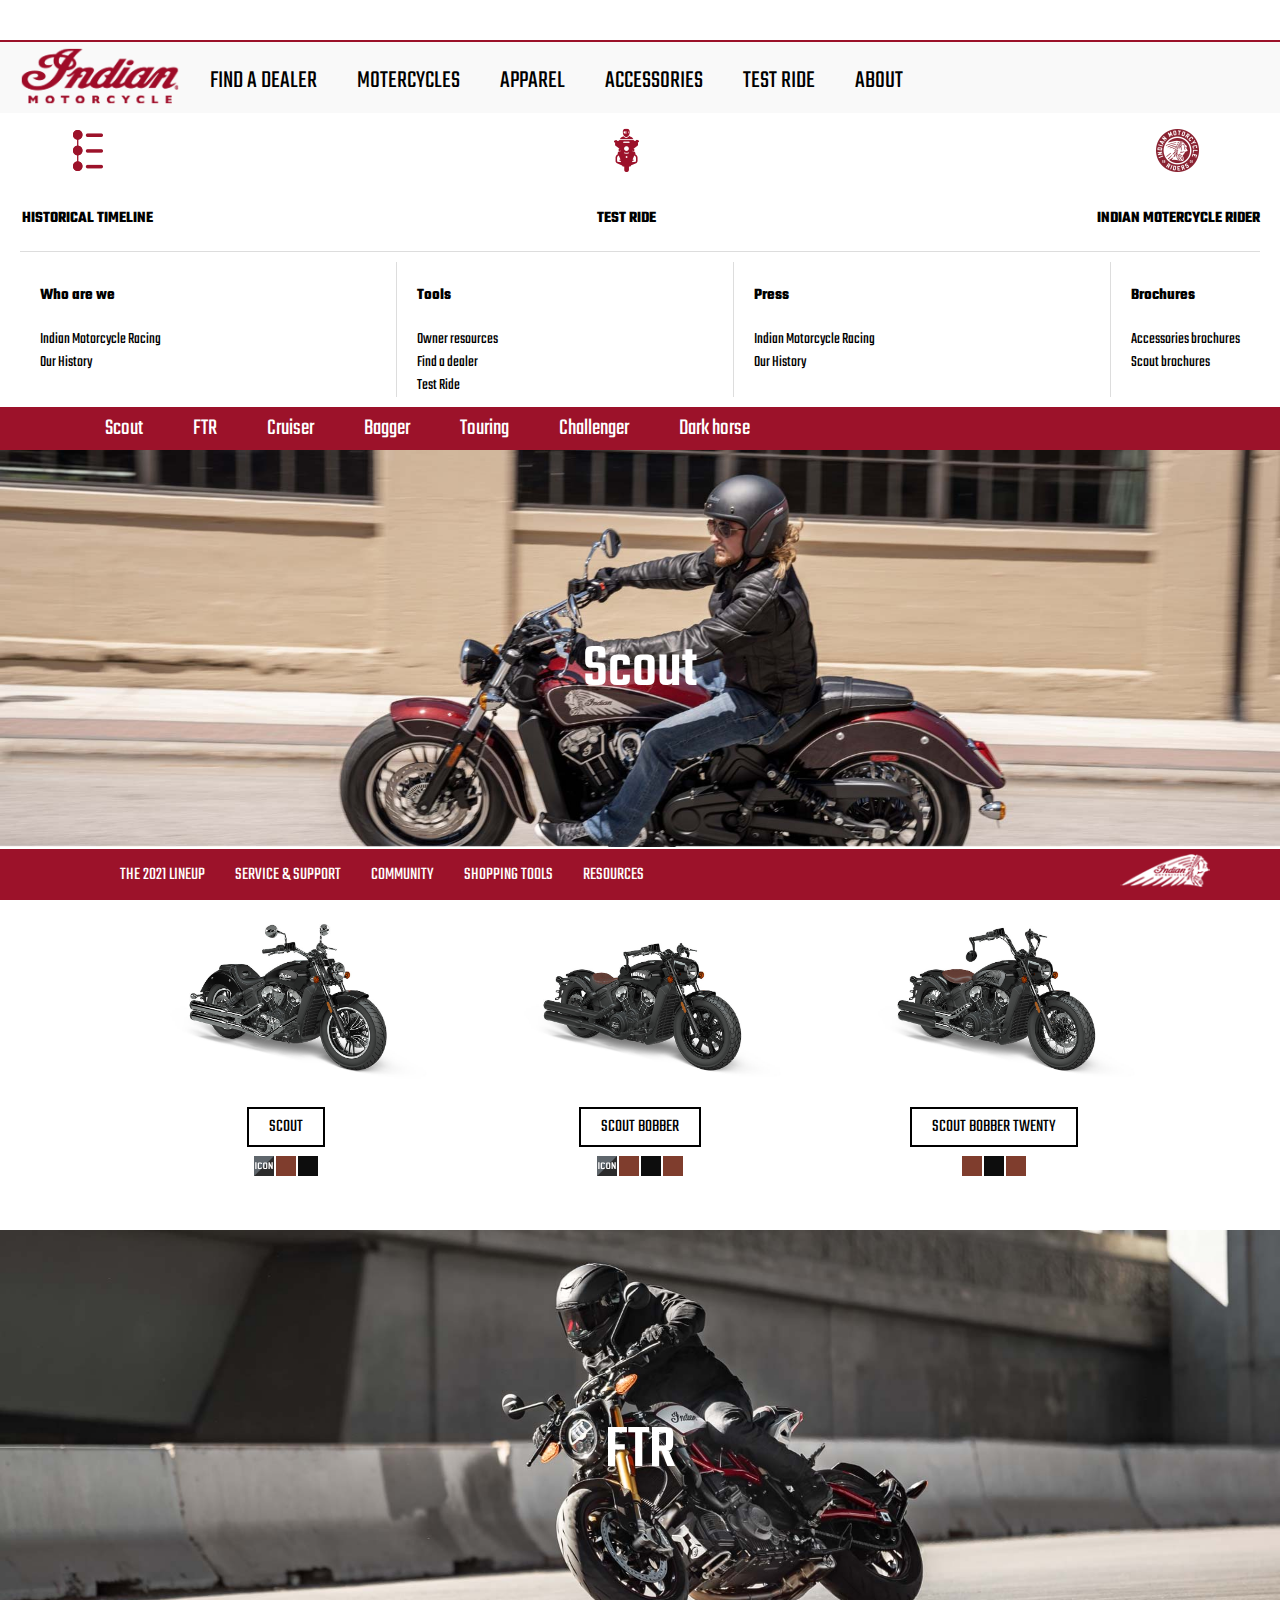
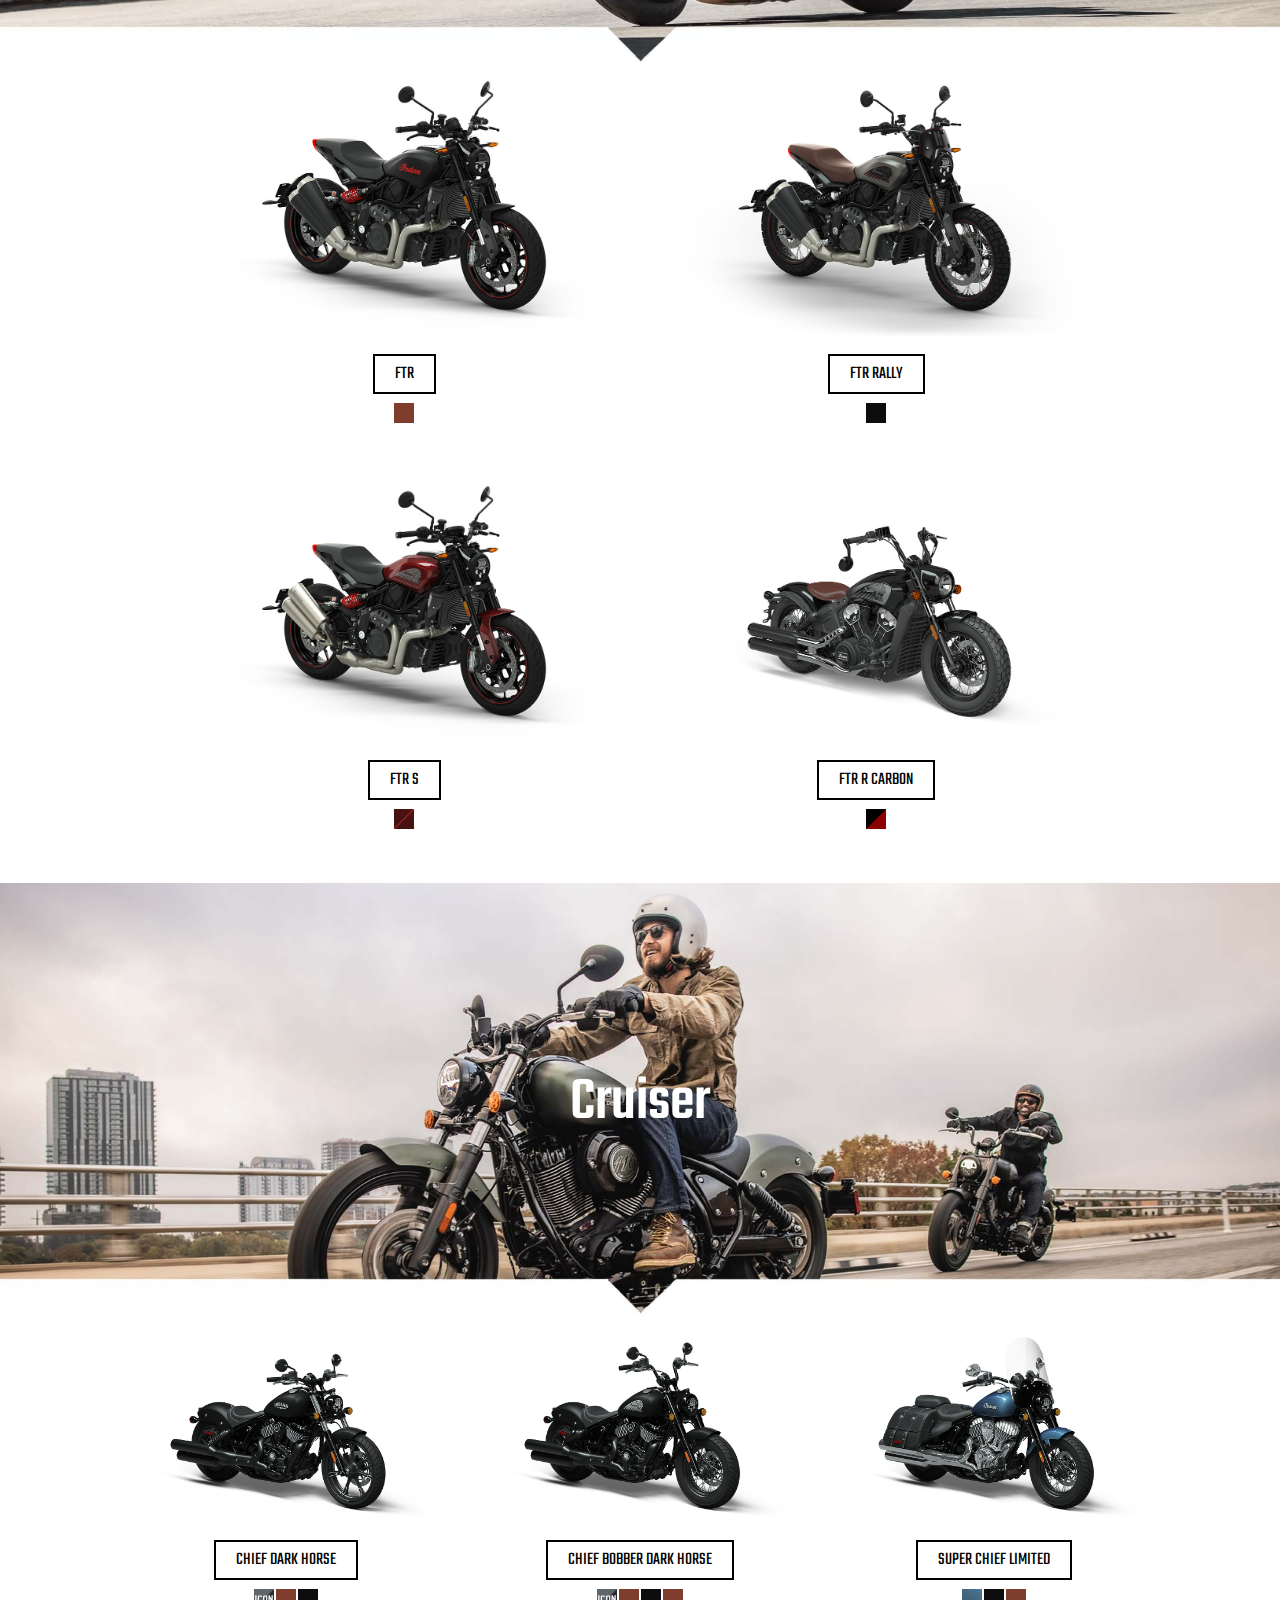
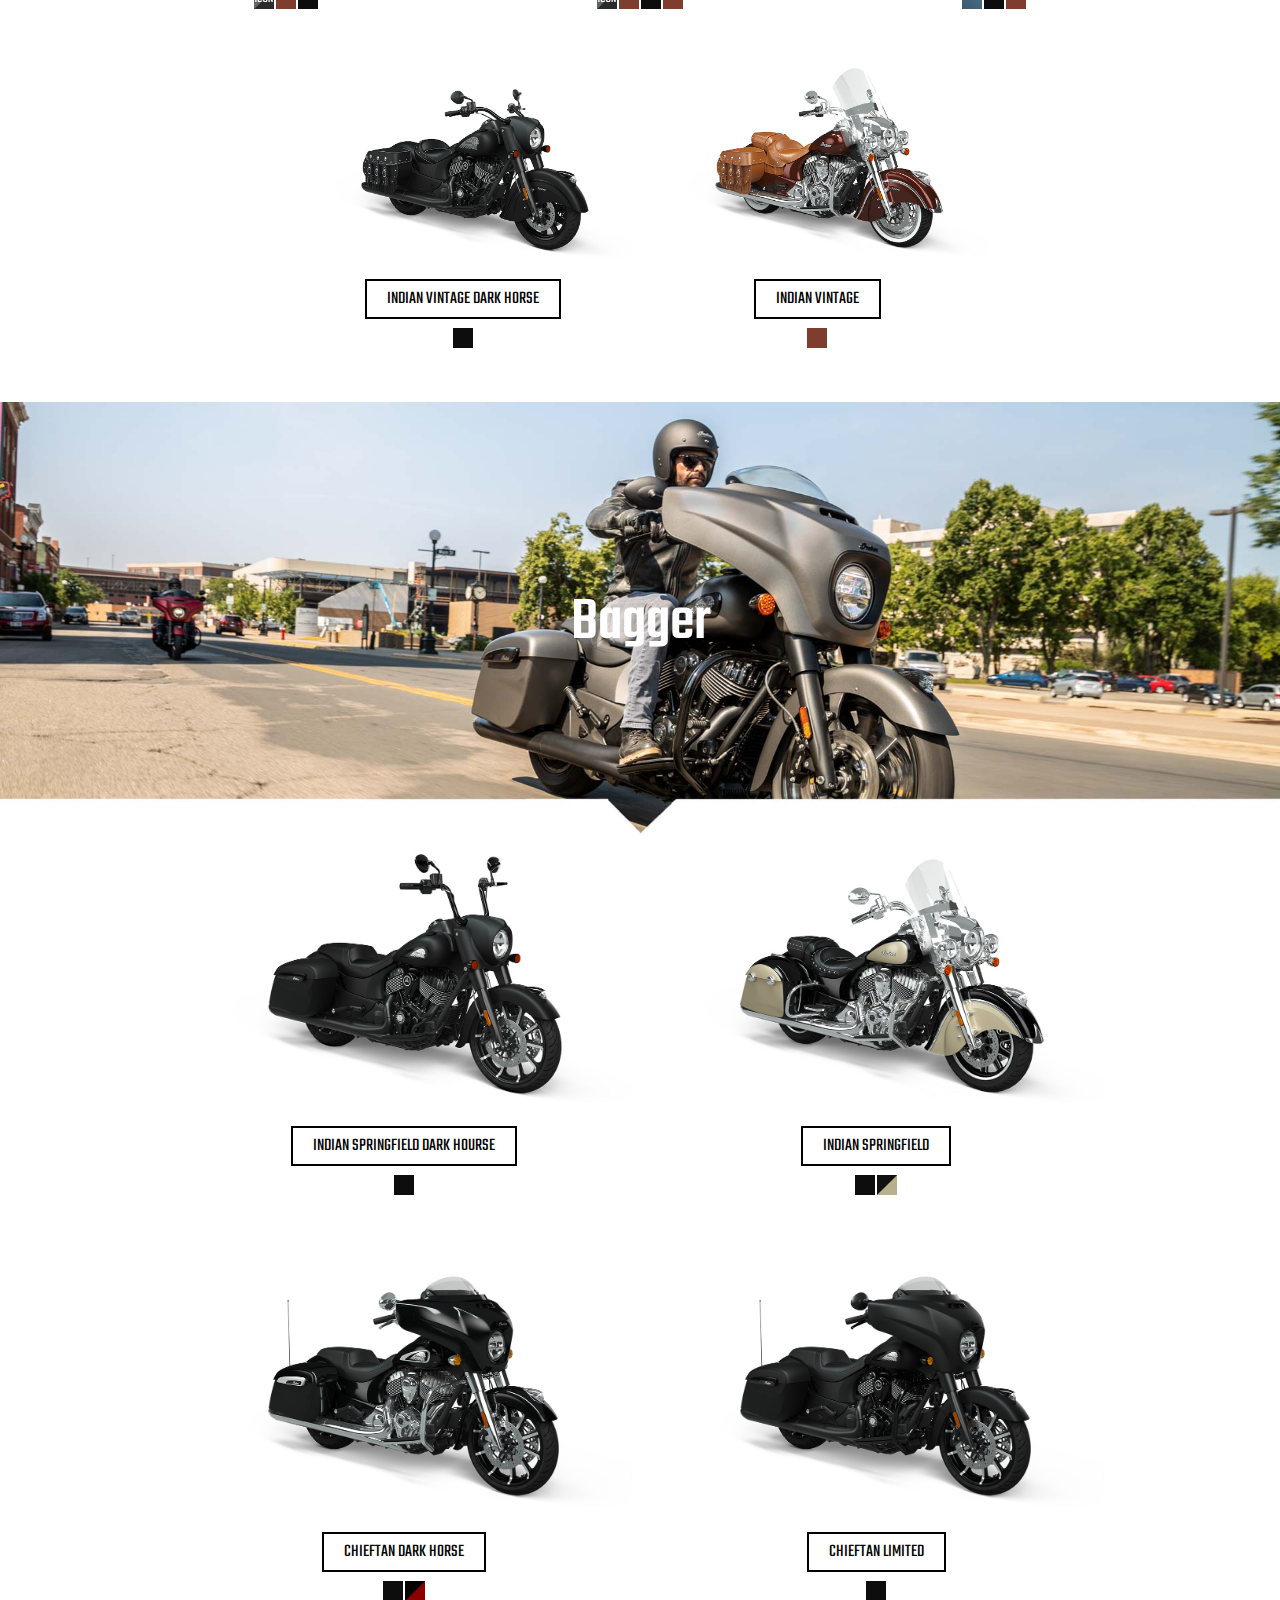
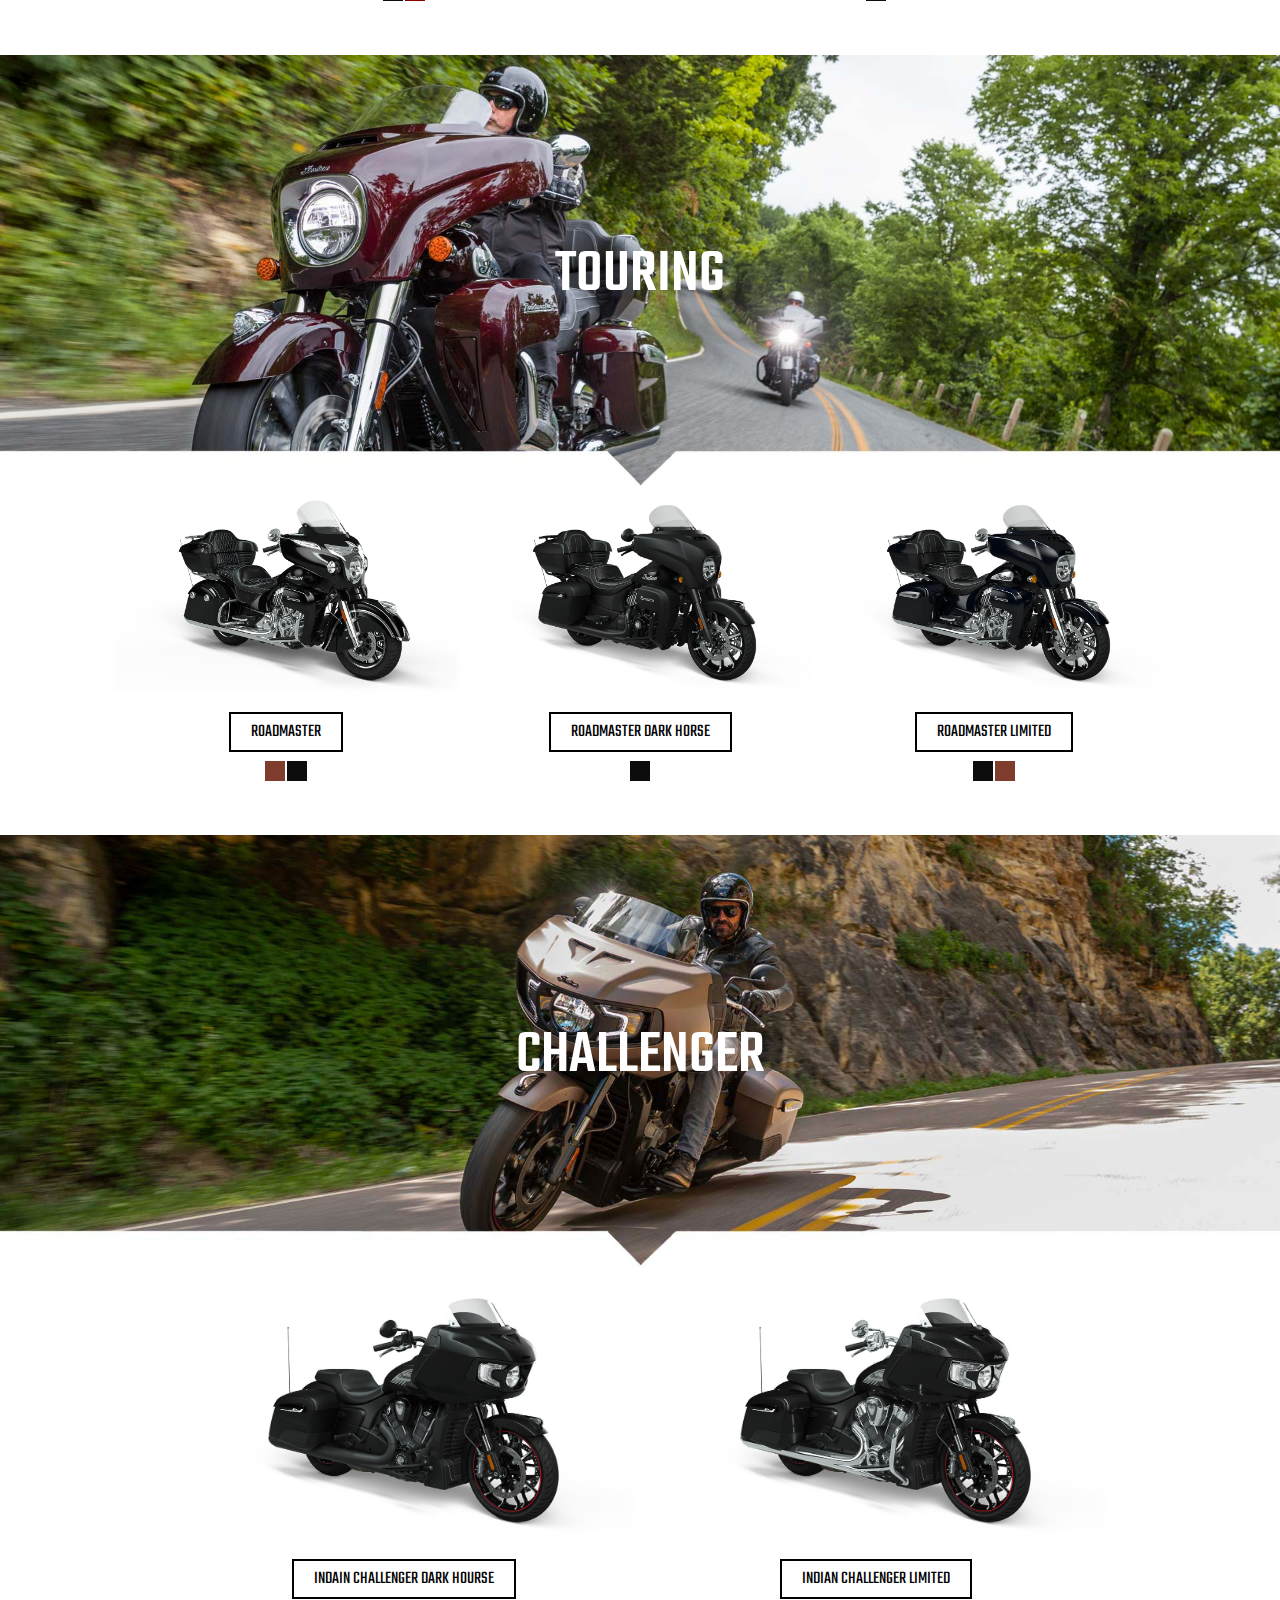
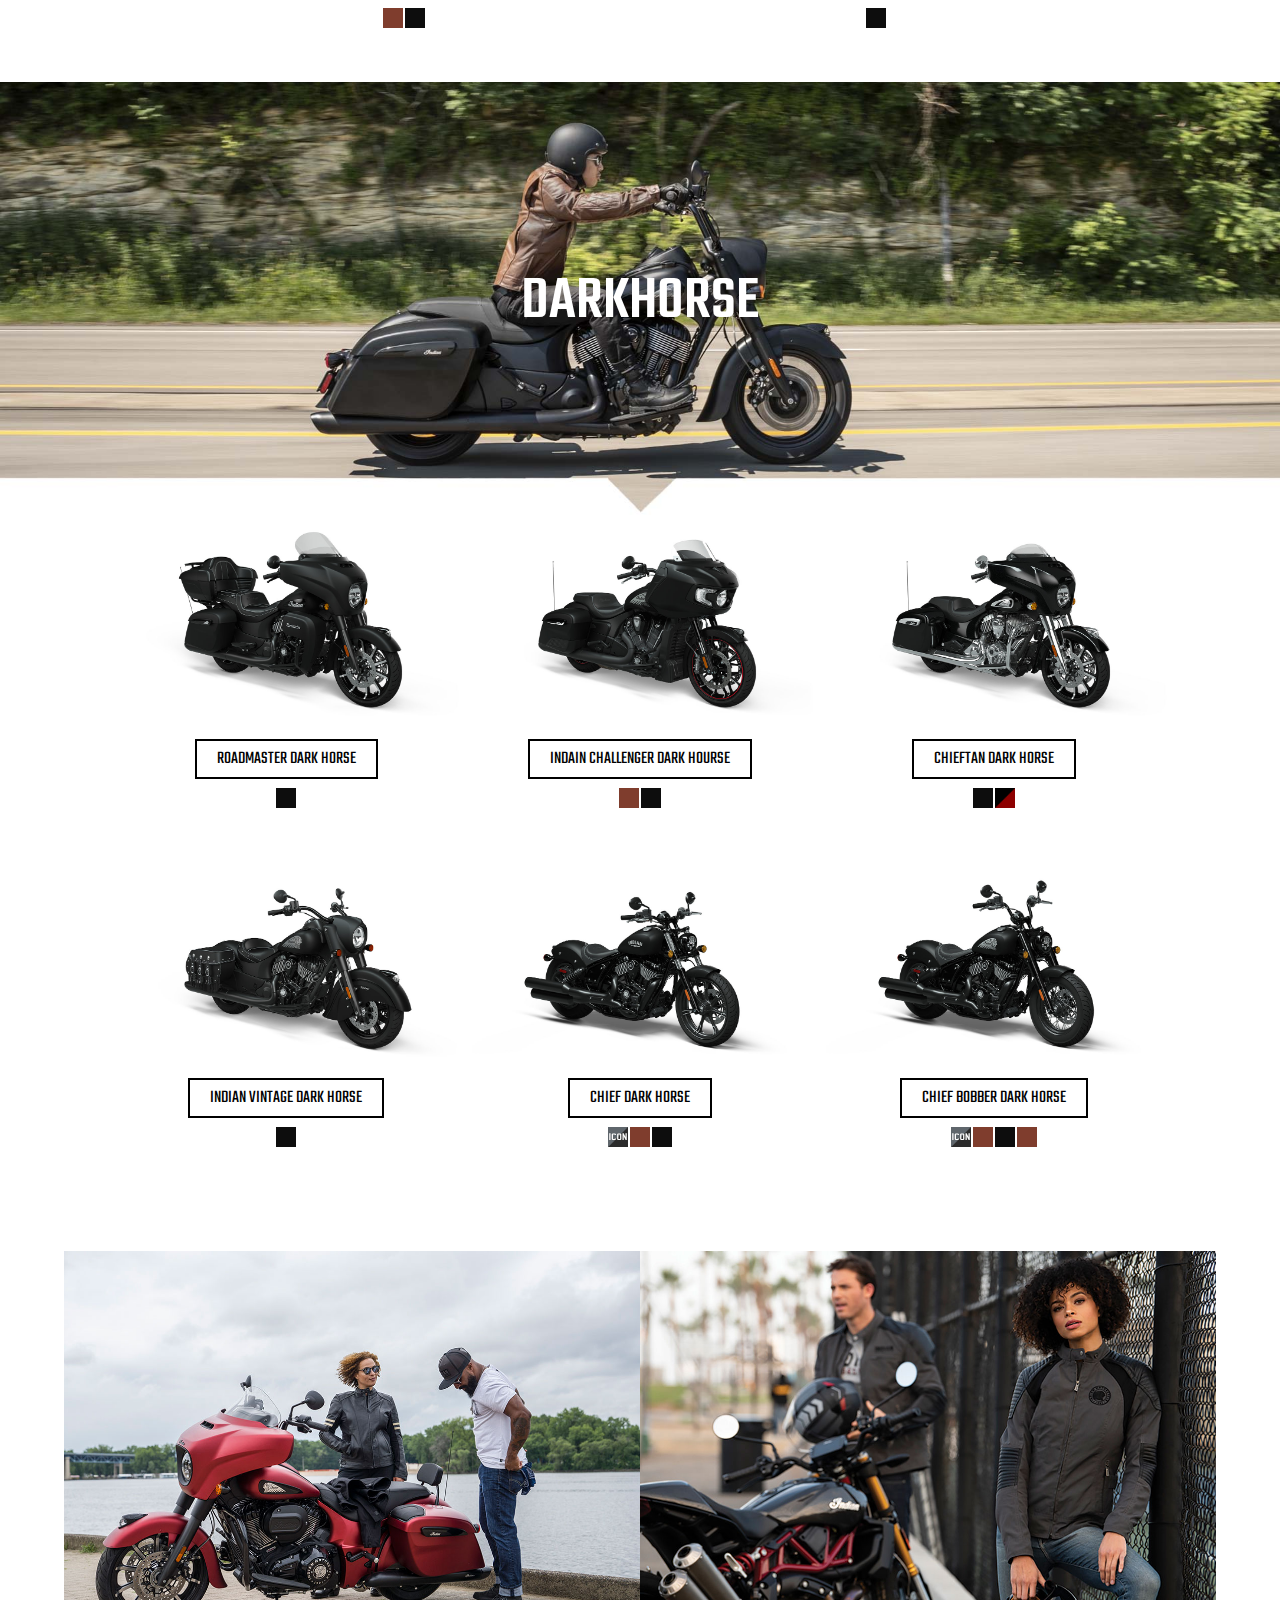
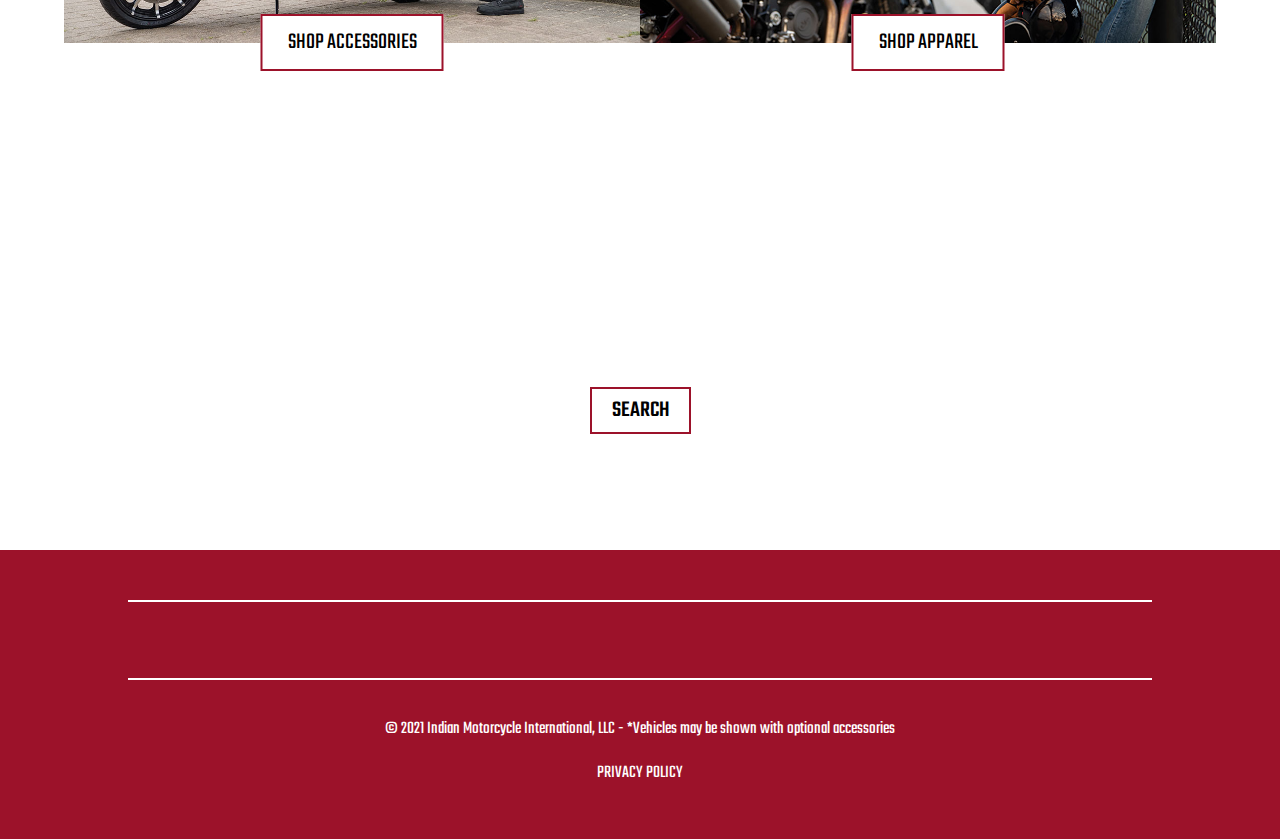
==== commit 3fe5a43e: "test ride" ====
--- a/motercycles.html
+++ b/motercycles.html
@@ -44,7 +44,7 @@
                 <li><a href="motercycles.html">MOTERCYCLES</a></li>
                 <li><a href="#">APPAREL</a></li>
                 <li><a href="#">ACCESSORIES</a></li>
-                <li><a href="#">TEST RIDE</a></li>
+                <li><a href="test-ride.html">TEST RIDE</a></li>
                 <li><a data-bs-toggle="modal" data-bs-target="#exampleModal" href="#">ABOUT</a></li> 
             </ul>
             <div class="header-icon">
--- a/css/motercycles.css
+++ b/css/motercycles.css
@@ -0,0 +1,176 @@
+/* motercycle navbar */
+.motercycle-navbar{
+    width: 100%;
+    background: #9c122a;
+    display: flex;
+    justify-content: start;
+    align-items: center;
+    padding-left: 80px;
+}
+.motercycle-navbar a{
+    text-decoration: none;
+    color: white;
+    margin: 0 15px;
+    font-size: 23px;
+    padding: 5px 10px;
+}
+.motercycle-navbar a:hover{
+    color: white;
+    background:#640b1a;
+
+}
+@media screen and (max-width:1100px){
+    .motercycle-navbar{
+        padding-left: 40px;
+    }
+}
+@media screen and (max-width:770px){
+    .motercycle-navbar{
+        padding-left: 10px;
+    }
+    .motercycle-navbar a{
+        margin: 0 10px;
+        font-size: 16px;
+        padding: 5px 10px;
+    }
+}
+@media screen and (max-width:770px){
+    .motercycle-navbar{
+        padding-left: 5px;
+    }
+    .motercycle-navbar a{
+        margin: 0 2px;
+        font-size: 14px;
+        padding: 2px 6px;
+    }
+}
+/* motercycle models */
+.motercycle-info-container{
+    width: 100%;
+    display: flex;
+    justify-content: center;
+}
+.motercycle-info-container .motercycle-info-hero{
+    width: 100%;
+    position: relative;
+    z-index: -1;
+}
+.motercycle-info-hero img{
+    width: 100%;
+    z-index: -1;
+}
+.motercycle-info-hero .motercycle-info-heading{
+    width: 100%;
+    height: 100%;
+    position: absolute;
+    top: 0;
+    left: 0;
+    z-index: 1;
+    display: flex;
+    justify-content: center;
+    align-items: center;
+}
+.motercycle-info-heading p{
+    font-size: 62px;
+    font-weight: 500;
+    color: white;
+}
+
+/* motercycle varients 3  */
+.motercycle-varient{
+    max-width: 1180px;
+    width: 100%;
+    display: flex;
+    justify-content:center;
+    align-items: center;
+    margin: auto;
+    flex-wrap: wrap;
+}
+.motercycle-varient .varient-info{
+    width: 30%;
+    margin-bottom: 30px;
+}
+.varient-info img{
+    width: 100%;
+}
+.varient-info p{
+    text-align: center;
+}
+.varient-info p a{
+    text-decoration: none;
+    color: black;
+    border: 2px solid black;
+    padding: 5px 20px;
+    font-size: 18px;
+    text-align: center;
+    text-transform: uppercase;
+}
+.varient-info p a:hover{
+    color: black;
+}
+.varient-info p span{
+    margin: 0;
+    padding: 0;
+}
+.varient-info p span img{
+    width: 20px;
+}
+@media screen and (max-width:770px){
+    .motercycle-varient .varient-info{
+    width: 90% !important;
+    }
+    .varient-info p a{
+        padding: 5px 15px;
+        font-size: 15px;
+    }
+}
+/* motercycle varients 2  */
+.motercycle-varient-1{
+    max-width: 1180px;
+    width: 100%;
+    display: flex;
+    justify-content: center;
+    align-items: center;
+    margin: auto;
+    flex-wrap: wrap;
+}
+.motercycle-varient-1 .varient-info-1{
+    width: 40%;
+    margin-bottom: 30px;
+}
+.varient-info-1 img{
+    width: 100%;
+}
+.varient-info-1 p{
+    text-align: center;
+}
+.varient-info-1 p a{
+    text-decoration: none;
+    color: black;
+    border: 2px solid black;
+    padding: 5px 20px;
+    font-size: 18px;
+    text-align: center;
+    text-transform: uppercase;
+}
+.varient-info-1 p a:hover{
+    color: black;
+}
+.varient-info-1 p span{
+    margin: 0;
+    padding: 0;
+}
+.varient-info-1 p span img{
+    width: 20px;
+}
+@media screen and (max-width:770px){
+    .motercycle-varient-1 .varient-info-1{
+    width: 90% !important;
+    }
+    .varient-info-1 p a{
+        padding: 5px 15px;
+        font-size: 15px;
+    }
+}
+
+
